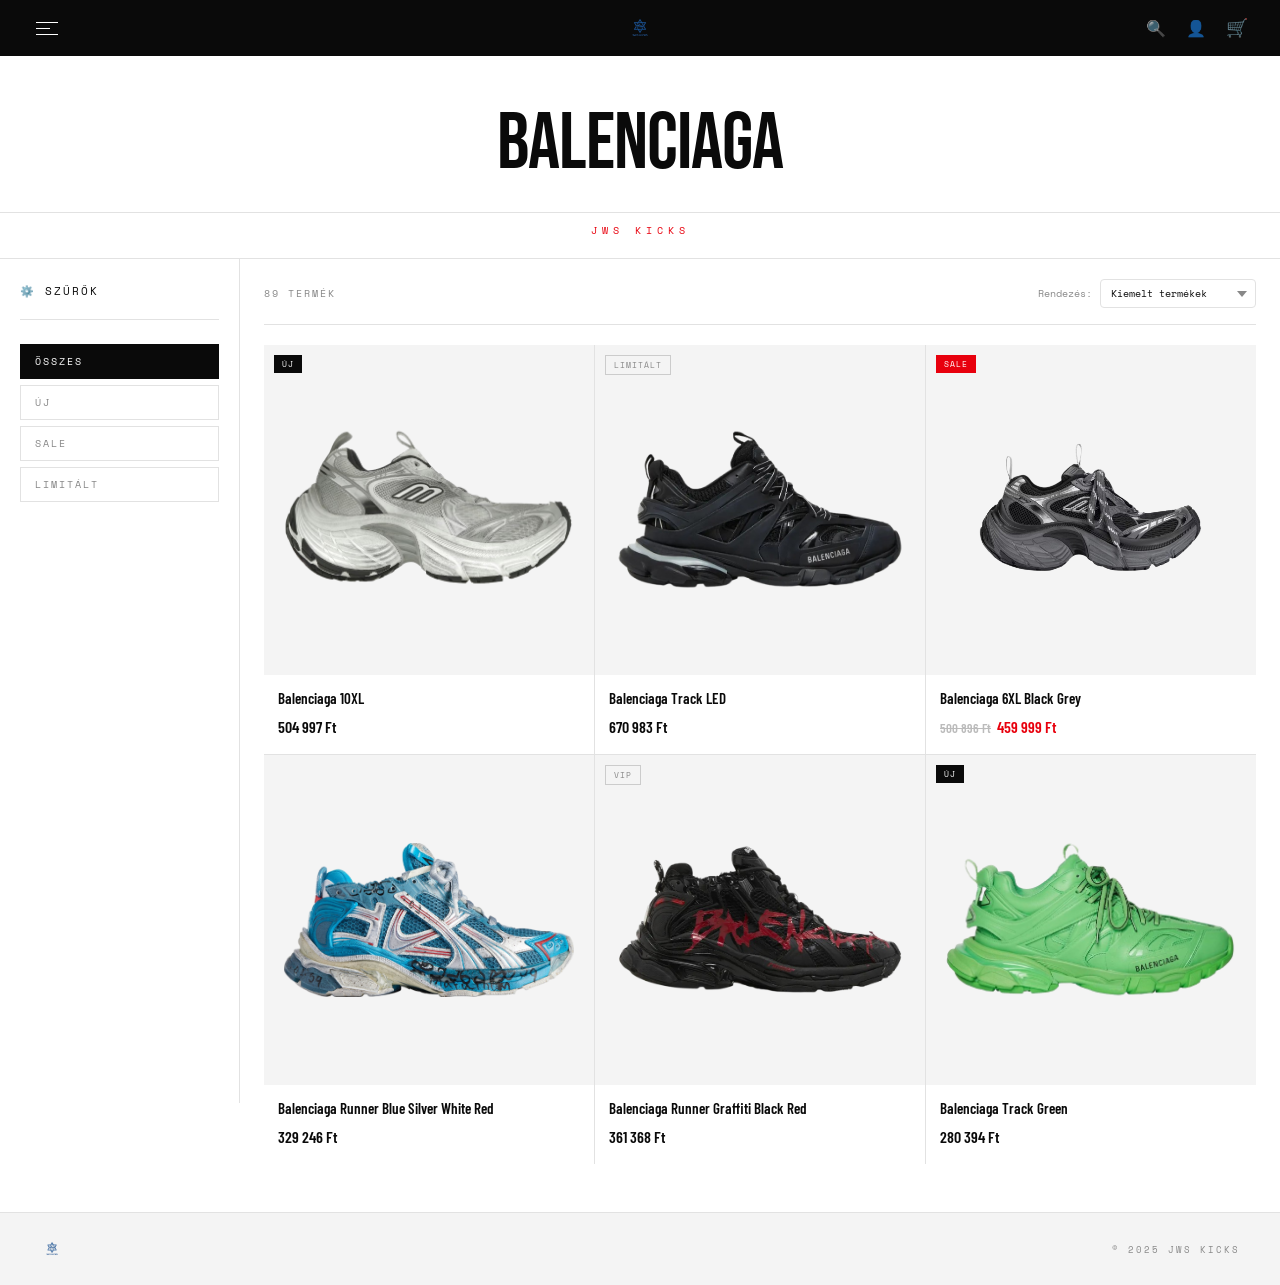
==== balenciaga.html @ f3c4205b "feltoltes" ====
<!DOCTYPE html>
<html lang="hu">
<head>
  <meta charset="UTF-8">
  <meta name="viewport" content="width=device-width, initial-scale=1.0">
  <title>Balenciaga — JWS KICKS</title>
  <link href="https://fonts.googleapis.com/css2?family=Bebas+Neue&family=Barlow+Condensed:wght@300;400;600;700&family=Space+Mono&display=swap" rel="stylesheet">
  <link rel="stylesheet" href="shared.css">
  <link rel="stylesheet" href="brand-page.css">
</head>
<body>
<!-- =====================
   BOTI ALOLDAL
   ===================== -->

<!-- Teljes képernyős navigációs menü -->
<div class="menu-overlay" id="menuOverlay">
  <ul>
    <li><a href="index.html">Főoldal <span class="num">01</span></a></li>
    <li><a href="balenciaga.html" class="active">Balenciaga <span class="num">02</span></a></li>
    <li><a href="nike.html">Nike <span class="num">03</span></a></li>
    <li><a href="dior.html">Dior <span class="num">04</span></a></li>
    <li><a href="lv.html">Louis Vuitton <span class="num">05</span></a></li>
  </ul>
  <div class="menu-socials"><a href="#">Instagram</a><a href="#">TikTok</a><a href="#">Kapcsolat</a></div>
</div>

<!-- Felső navigációs sáv — fix, mindig látható -->
<nav class="navbar">
  <div class="nav-left">
    <button class="hamburger" id="hamburger"><span></span><span></span><span></span></button>
  </div>
  <a href="index.html" class="nav-logo"><img src="img/logo.png" alt="JWS Kicks"></a>
  <div class="nav-right">
    <span class="nav-icon">🔍</span>
    <span class="nav-icon">👤</span>
    <button class="nav-cart-btn">🛒</button>
  </div>
</nav>

<!-- Márka neve az oldal tetején -->
<div class="page-title">BALENCIAGA</div>
<!-- Bolt neve a márka cím alatt -->
<div class="brand-sub">JWS KICKS</div>

<!-- Fő elrendezés: bal oldalt szűrők, jobb oldalt termékek -->
<div class="shop-layout">
  <!-- Bal oldali szűrő panel -->
  <aside class="sidebar">
        <div class="filter-top">⚙️ Szűrők</div>
    <!-- Badge szerinti szűrő gombok -->
    <div class="badge-filter-wrap">
      <button class="badge-filter-btn active" data-filter="all">Összes</button>
      <button class="badge-filter-btn" data-filter="badge-new">Új</button>
      <button class="badge-filter-btn" data-filter="badge-sale">Sale</button>
      <button class="badge-filter-btn" data-filter="badge-lim">Limitált</button>
    </div>
  </aside>

  <!-- Termékek területe -->
  <main class="products-area">
    <!-- Termékszám és rendezés sor -->
    <div class="products-top">
      <span class="products-count">89 termék</span>
      <div class="sort-wrap">
        Rendezés:
        <select class="sort-select">
          <option>Kiemelt termékek</option>
          <option>Ár: Alacsony → Magas</option>
          <option>Ár: Magas → Alacsony</option>
          <option>Legújabb</option>
        </select>
      </div>
    </div>

    <!-- Termék rács — 3 oszlopos -->
    <div class="product-grid">

      <div class="product-card">
        <div class="product-img">
          <img src="img/balenciaga 10xl.png" alt="">
          <span class="product-badge badge-new">Új</span>
        </div>
        <div class="product-info">
          <div class="product-name">Balenciaga 10XL</div>
          <div class="product-price">504 997 Ft</div>
        </div>
      </div>

      <div class="product-card">
        <div class="product-img">
          <img src="img/balencitrack.png" alt="">
          <span class="product-badge badge-lim">Limitált</span>
        </div>
        <div class="product-info">
          <div class="product-name">Balenciaga Track LED</div>
          <div class="product-price">670 983 Ft</div>
        </div>
      </div>

      <div class="product-card">
        <div class="product-img">
          <img src="img/balenciaga6xl.png" alt="">
          <span class="product-badge badge-sale">SALE</span>
        </div>
        <div class="product-info">
          <div class="product-name">Balenciaga 6XL Black Grey</div>
          <div class="product-price"><span class="price-old">500 896 Ft</span><span class="price-sale">459 999 Ft</span></div>
        </div>
      </div>

      <div class="product-card">
        <div class="product-img">
          <img src="img/balenciagarunner.png" alt="">
        </div>
        <div class="product-info">
          <div class="product-name">Balenciaga Runner Blue Silver White Red</div>
          <div class="product-price">329 246 Ft</div>
        </div>
      </div>

      <div class="product-card">
        <div class="product-img">
          <img src="img/balenciagarunnergraffitiblack.png" alt="">
          <span class="product-badge badge-lim">VIP</span>
        </div>
        <div class="product-info">
          <div class="product-name">Balenciaga Runner Graffiti Black Red</div>
          <div class="product-price">361 368 Ft</div>
        </div>
      </div>

      <div class="product-card">
        <div class="product-img">
          <img src="img/balenciagatrackgreen.png" alt="">
          <span class="product-badge badge-new">Új</span>
        </div>
        <div class="product-info">
          <div class="product-name">Balenciaga Track Green</div>
          <div class="product-price">280 394 Ft</div>
        </div>
      </div>

    </div>
  </main>
</div>

<!-- Egyszerű lábléc -->
<div class="simple-footer">
  <a href="index.html" class="footer-mini-logo"><img src="img/logo.png" alt="JWS Kicks"></a>
  <span>© 2025 JWS KICKS</span>
</div>

<!-- JavaScript a külön fájlból töltődik be -->
<script src="main.js"></script>
</body>
</html>
---- shared.css ----
/* ===== SHARED.CSS — JWS KICKS =====
   Ez a fájl minden oldalon betöltődik.
   Tartalmazza a navigációt és a menüt.
   ===================================== */
/* Alapértelmezett margók és padding törlése minden elemről */
*, *::before, *::after { margin: 0; padding: 0; box-sizing: border-box; }

/* Globális színváltozók — itt változtasd a színeket */
:root {
  --black:  #0a0a0a;
  --white:  #ffffff;
  --gray:   #f4f4f4;
  --red:    #e8000d;
  --border: #e2e2e2;
  --mid:    #888;
}

/* Alap betűtípus és háttérszín az egész oldalra */
body {
  font-family: 'Barlow Condensed', sans-serif;
  color: var(--black);
  background: var(--white);
  overflow-x: hidden;
}

/* Linkek alapstílusa — nincs aláhúzás, örökli a színt */
a { text-decoration: none; color: inherit; }

/* ===== NAVIGÁCIÓ =====
   Fix fekete sáv az oldal tetején
   ========================= */
/* */
.navbar {
  position: fixed;
  top: 0; left: 0; right: 0;
  z-index: 1000;
  height: 56px;
  background: var(--black);
  display: flex;
  align-items: center;
  justify-content: space-between;
  padding: 0 32px;
}

.nav-logo {
  font-family: 'Bebas Neue', sans-serif;
  font-size: 20px;
  letter-spacing: 6px;
  color: var(--white);
  position: absolute;
  left: 50%;
  transform: translateX(-50%);
}

.nav-logo em { color: var(--red); font-style: normal; }

.nav-left  { display: flex; align-items: center; gap: 8px; }
.nav-right { display: flex; align-items: center; gap: 20px; }

/* Hamburger gomb — három vízszintes vonal */
.hamburger {
  background: none;
  border: none;
  cursor: pointer;
  display: flex;
  flex-direction: column;
  gap: 5px;
  padding: 4px;
}

.hamburger span {
  display: block;
  height: 1px;
  background: var(--white);
  transition: all 0.3s;
}

.hamburger span:nth-child(1) { width: 22px; }
.hamburger span:nth-child(2) { width: 14px; }
.hamburger span:nth-child(3) { width: 22px; }

/* Hamburger animáció nyitott állapotban — X alakra változik */
.hamburger.open span:nth-child(1) { transform: translateY(6px) rotate(45deg); width: 22px; }
.hamburger.open span:nth-child(2) { opacity: 0; }
.hamburger.open span:nth-child(3) { transform: translateY(-6px) rotate(-45deg); width: 22px; }

/* Jobb oldali ikonok: kereső, profil, kosár */
.nav-icon {
  color: var(--white);
  font-size: 16px;
  cursor: pointer;
  opacity: 0.7;
  transition: opacity 0.2s;
}

.nav-icon:hover { opacity: 1; }

.nav-cart-btn {
  background: none;
  border: none;
  color: var(--white);
  font-size: 18px;
  cursor: pointer;
  opacity: 0.7;
  transition: opacity 0.2s;
}

.nav-cart-btn:hover { opacity: 1; }

/* ===== MENÜ =====
   Teljes képernyős overlay menü
   Hamburger gombra nyílik ki
   ================== */
/* */
/* Menü overlay — alapból elrejtve, hamburger gombra jelenik meg */
.menu-overlay {
  position: fixed;
  inset: 0;
  z-index: 999;
  background: var(--black);
  display: flex;
  flex-direction: column;
  justify-content: center;
  padding: 80px 60px;
  clip-path: inset(0 0 100% 0);
  transition: clip-path 0.5s cubic-bezier(.77,0,.18,1);
  pointer-events: none;
}

/* Menü nyitott állapota */
.menu-overlay.open {
  clip-path: inset(0 0 0% 0);
  pointer-events: all;
}

.menu-overlay ul { list-style: none; }

.menu-overlay ul li { border-bottom: 1px solid #1a1a1a; }

.menu-overlay ul li a {
  font-family: 'Bebas Neue', sans-serif;
  font-size: clamp(44px, 7vw, 90px);
  color: var(--white);
  display: flex;
  justify-content: space-between;
  align-items: center;
  padding: 6px 0;
  letter-spacing: -1px;
  transition: color 0.2s, padding-left 0.3s;
}

.menu-overlay ul li a:hover,
.menu-overlay ul li a.active { color: var(--red); }
.menu-overlay ul li a:hover  { padding-left: 12px; }

.menu-overlay ul li a .num {
  font-family: 'Space Mono', monospace;
  font-size: 10px;
  color: #444;
  letter-spacing: 3px;
}

/* Social media linkek a menü alján */
.menu-socials { display: flex; gap: 24px; margin-top: 36px; }

.menu-socials a {
  font-family: 'Space Mono', monospace;
  font-size: 10px;
  letter-spacing: 2px;
  color: #444;
  text-transform: uppercase;
  transition: color 0.2s;
}

.menu-socials a:hover { color: var(--white); }

/* ===== LOGÓ =====
   A logó kép mérete a navigációban
   ================== */
/* */
.nav-logo img { height: 32px; width: auto; display: block; }
---- brand-page.css ----
/* ===== ALOLDAL STÍLUSOK — JWS KICKS =====
   Ez a fájl csak az aloldalakon töltődik be:
   balenciaga.html, nike.html, dior.html, lv.html
   ============================================= */

body { padding-top: 56px; background: var(--white); }

/* Márka neve az oldal tetején, nagy betűkkel */
.page-title {
  text-align: center;
  padding: 40px 20px 20px;
  font-family: 'Bebas Neue', sans-serif;
  font-size: clamp(40px, 8vw, 80px);
  letter-spacing: -1px;
  color: var(--black);
  border-bottom: 1px solid var(--border);
}

/* Fő elrendezés: 240px szűrő panel + maradék termékeknek */
.shop-layout {
  display: grid;
  grid-template-columns: 240px 1fr;
  min-height: 80vh;
}

/* Bal oldali szűrő panel — asztali nézetben ragasztott */
.sidebar {
  border-right: 1px solid var(--border);
  padding: 24px 20px;
  position: sticky;
  top: 56px;
  height: calc(100vh - 56px);
  overflow-y: auto;
}

/* "Szűrők" felirat a panel tetején */
.filter-top {
  display: flex;
  align-items: center;
  gap: 8px;
  padding-bottom: 20px;
  border-bottom: 1px solid var(--border);
  margin-bottom: 8px;
  font-family: 'Space Mono', monospace;
  font-size: 11px;
  letter-spacing: 2px;
  text-transform: uppercase;
  color: var(--black);
}

/* Egy szűrő sor — ár, kategória stb. */
.filter-row { border-bottom: 1px solid var(--border); }

/* Szűrő sor fejléce — kattintásra nyílik/csukódik */
.filter-row-head {
  display: flex;
  justify-content: space-between;
  align-items: center;
  padding: 16px 0;
  cursor: pointer;
  font-family: 'Barlow Condensed', sans-serif;
  font-size: 16px;
  font-weight: 600;
  color: var(--black);
  user-select: none;
}

.filter-row-head .chevron { font-size: 11px; color: var(--mid); transition: transform 0.25s; }
.filter-row-head.open .chevron { transform: rotate(180deg); }

/* Szűrő sor tartalma — alapból elrejtve */
.filter-row-body { display: none; padding-bottom: 16px; }
.filter-row-body.show { display: block; }

/* Egy checkbox sor a szűrőn belül */
.filter-check { display: flex; align-items: center; gap: 10px; padding: 5px 0; cursor: pointer; }

.filter-check input {
  width: 15px; height: 15px;
  border: 1.5px solid #ccc;
  appearance: none; cursor: pointer; flex-shrink: 0; transition: all 0.15s;
}

.filter-check input:checked { background: var(--black); border-color: var(--black); }
.filter-check label { font-size: 14px; color: #555; cursor: pointer; }

/* Termékek területe — jobb oldal */
.products-area { padding: 20px 24px 48px; }

/* Termékszám és rendezés legördülő menü */
.products-top {
  display: flex;
  justify-content: space-between;
  align-items: center;
  padding-bottom: 16px;
  border-bottom: 1px solid var(--border);
  margin-bottom: 20px;
}

.products-count {
  font-family: 'Space Mono', monospace;
  font-size: 10px;
  letter-spacing: 2px;
  color: var(--mid);
  text-transform: uppercase;
}

.sort-wrap { display: flex; align-items: center; gap: 8px; font-family: 'Space Mono', monospace; font-size: 10px; color: var(--mid); }

.sort-select {
  font-family: 'Space Mono', monospace;
  font-size: 10px;
  border: 1px solid var(--border);
  border-radius: 4px;
  padding: 6px 24px 6px 10px;
  background: var(--white);
  color: var(--black);
  cursor: pointer;
  appearance: none;
  background-image: url("data:image/svg+xml,%3Csvg xmlns='http://www.w3.org/2000/svg' width='10' height='6'%3E%3Cpath d='M0 0l5 6 5-6z' fill='%23888'/%3E%3C/svg%3E");
  background-repeat: no-repeat;
  background-position: right 8px center;
}

/* Termék rács — 3 oszlopos, 1px rés köztük */
.product-grid { display: grid; grid-template-columns: repeat(3, 1fr); gap: 1px; background: var(--border); }

/* Egy termék kártya */
.product-card { background: var(--white); cursor: pointer; transition: box-shadow 0.2s; overflow: hidden; }
.product-card:hover { box-shadow: 0 0 0 1.5px var(--black) inset; }

/* Termék képe — négyzet arány, szürke háttér */
.product-img {
  width: 100%;
  aspect-ratio: 1;
  background: var(--gray);
  display: flex;
  flex-direction: column;
  align-items: center;
  justify-content: center;
  gap: 8px;
  position: relative;
  overflow: hidden;
}

.product-img img { width: 100%; height: 100%; object-fit: contain; padding: 20px; transition: transform 0.3s; }
.product-card:hover .product-img img { transform: scale(1.04); }

/* Placeholder ha még nincs kép feltöltve */
.img-placeholder { display: flex; flex-direction: column; align-items: center; justify-content: center; gap: 8px; width: 100%; height: 100%; }

.img-placeholder-icon {
  width: 48px; height: 48px;
  border: 1.5px dashed #ccc;
  border-radius: 50%;
  display: flex; align-items: center; justify-content: center;
  color: #bbb; font-size: 18px;
}

.img-placeholder-text {
  font-family: 'Space Mono', monospace;
  font-size: 9px;
  letter-spacing: 2px;
  color: #bbb;
  text-transform: uppercase;
}

/* Termék jelvény — Új / Sale / Limitált */
.product-badge { position: absolute; top: 10px; left: 10px; font-family: 'Space Mono', monospace; font-size: 8px; letter-spacing: 1px; padding: 3px 8px; text-transform: uppercase; }
.badge-new  { background: var(--black); color: var(--white); }
.badge-sale { background: var(--red);   color: var(--white); }
.badge-lim  { border: 1px solid #ccc;   color: var(--mid); }

/* Termék neve és ára a kép alatt */
.product-info { padding: 14px 14px 18px; }

.product-name { font-family: 'Barlow Condensed', sans-serif; font-size: 15px; font-weight: 600; color: var(--black); margin-bottom: 10px; line-height: 1.2; }

.product-price { font-family: 'Barlow Condensed', sans-serif; font-size: 16px; font-weight: 600; color: var(--black); }
.price-old  { font-size: 13px; color: #bbb; text-decoration: line-through; margin-right: 6px; }
.price-sale { color: var(--red); }

/* Egyszerű lábléc az aloldalakon */
.simple-footer {
  background: var(--gray);
  border-top: 1px solid var(--border);
  padding: 24px 40px;
  display: flex;
  justify-content: space-between;
  align-items: center;
  font-family: 'Space Mono', monospace;
  font-size: 9px;
  letter-spacing: 2px;
  color: var(--mid);
  text-transform: uppercase;
}

.footer-mini-logo { font-family: 'Bebas Neue', sans-serif; font-size: 18px; letter-spacing: 4px; color: var(--black); }
.footer-mini-logo em { color: var(--red); font-style: normal; }

/* ===== LOGÓ (lábléc) =====
   A logó kép mérete a láblécben
   =========================== */
/* */
.footer-mini-logo img { height: 24px; width: auto; display: block; }

/* ===== BOLT NEVE A MÁRKA CÍM ALATT ===== */
/* Kis felirat ami mutatja hogy ez a JWS KICKS oldala */
.brand-sub {
  text-align: center;
  font-family: 'Space Mono', monospace;
  font-size: 10px;
  letter-spacing: 5px;
  color: var(--red);
  text-transform: uppercase;
  padding: 10px 0 20px;
  border-bottom: 1px solid var(--border);
}

/* ===== BADGE SZŰRŐ GOMBOK ===== */
/* A szűrő panelben lévő badge gombok — Összes / Új / Sale / Limitált */
.badge-filter-wrap {
  display: flex;
  flex-direction: column;
  gap: 6px;
  padding: 16px 0;
}

/* Egy szűrő gomb alapstílusa */
.badge-filter-btn {
  font-family: 'Space Mono', monospace;
  font-size: 10px;
  letter-spacing: 2px;
  text-transform: uppercase;
  padding: 9px 14px;
  border: 1px solid var(--border);
  background: var(--white);
  color: var(--mid);
  cursor: pointer;
  text-align: left;
  transition: all 0.2s;
}

/* Aktív / kijelölt gomb */
.badge-filter-btn.active {
  background: var(--black);
  color: var(--white);
  border-color: var(--black);
}

.badge-filter-btn:hover:not(.active) {
  border-color: var(--black);
  color: var(--black);
}
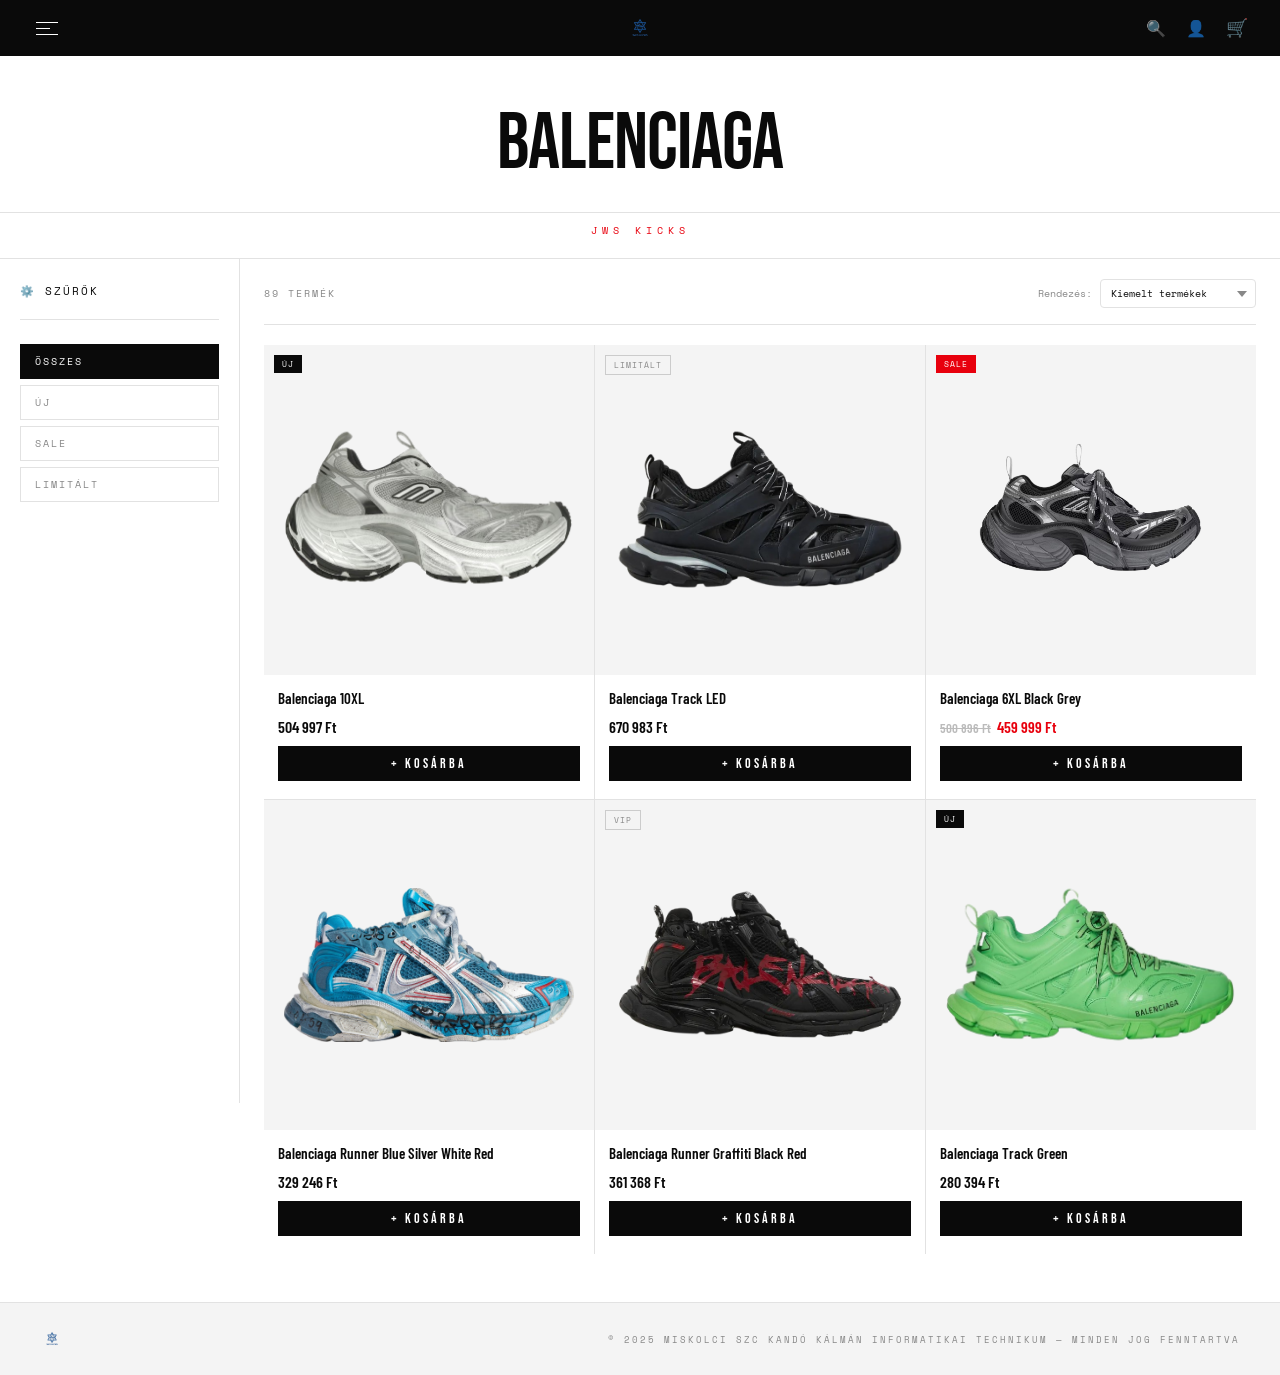
==== commit dcd70277: "kosar stb" ====
--- a/balenciaga.html
+++ b/balenciaga.html
@@ -148,7 +148,7 @@
 <!-- Egyszerű lábléc -->
 <div class="simple-footer">
   <a href="index.html" class="footer-mini-logo"><img src="img/logo.png" alt="JWS Kicks"></a>
-  <span>© 2025 JWS KICKS</span>
+  <span>© 2025 Miskolci SZC Kandó Kálmán Informatikai Technikum — Minden jog fenntartva</span>
 </div>
 
 <!-- JavaScript a külön fájlból töltődik be -->
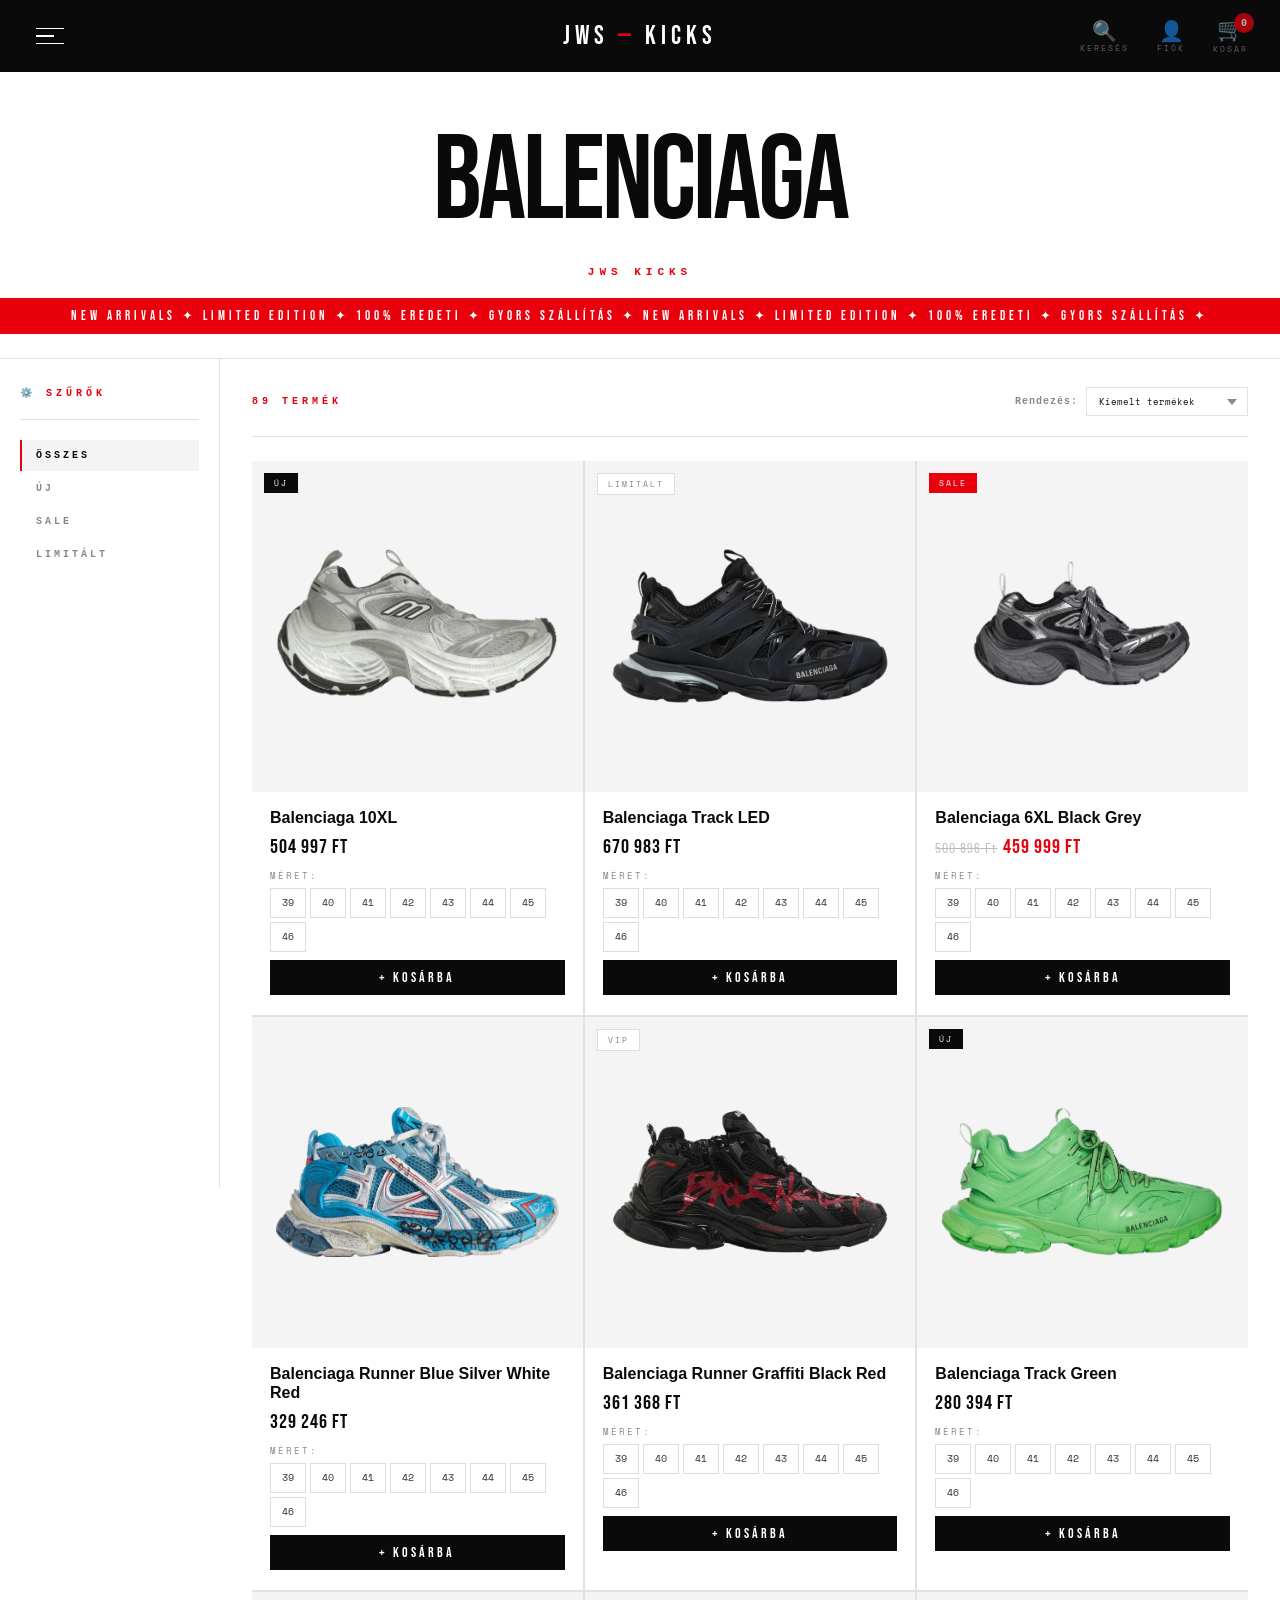
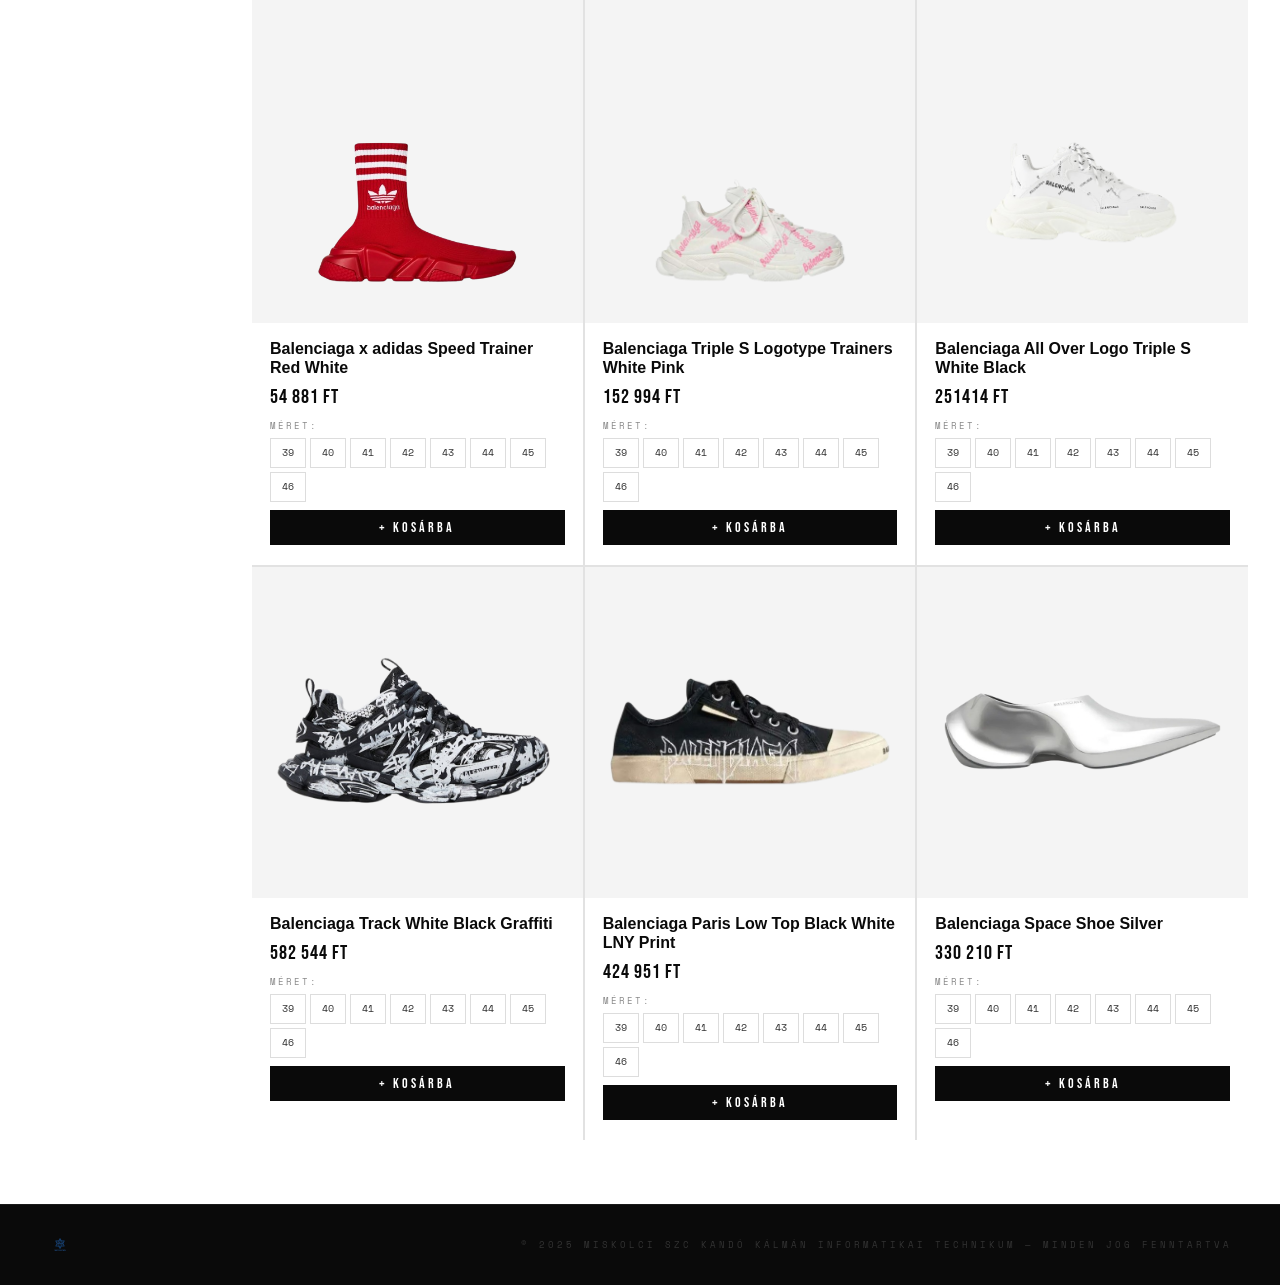
==== commit 5a60316d: "design,cipok,kereses,profil" ====
--- a/balenciaga.html
+++ b/balenciaga.html
@@ -30,18 +30,18 @@
   <div class="nav-left">
     <button class="hamburger" id="hamburger"><span></span><span></span><span></span></button>
   </div>
-  <a href="index.html" class="nav-logo"><img src="img/logo.png" alt="JWS Kicks"></a>
+  <a href="index.html" class="nav-logo">JWS <em>—</em> KICKS</a>
   <div class="nav-right">
-    <span class="nav-icon">🔍</span>
-    <span class="nav-icon">👤</span>
+    <button class="nav-icon" data-type="search" onclick="jwsOpenSearch()" aria-label="Keresés"><span style="font-size:20px;line-height:1;">🔍</span><span class="nav-icon-label">Keresés</span></button>
+    <button class="nav-icon" data-type="account" onclick="jwsOpenAccount()" aria-label="Fiók" style="position:relative;"><span style="font-size:20px;line-height:1;">👤</span><span class="nav-icon-label">Fiók</span><span class="jws-acc-dot"></span></button>
     <button class="nav-cart-btn">🛒</button>
   </div>
 </nav>
 
-<!-- Márka neve az oldal tetején -->
-<div class="page-title">BALENCIAGA</div>
-<!-- Bolt neve a márka cím alatt -->
-<div class="brand-sub">JWS KICKS</div>
+<div class="page-header-wrap">
+  <div class="page-title">BALENCIAGA</div>
+  <div class="brand-sub">JWS KICKS</div>
+</div>
 
 <!-- Fő elrendezés: bal oldalt szűrők, jobb oldalt termékek -->
 <div class="shop-layout">
@@ -141,6 +141,66 @@
         </div>
       </div>
 
+      <div class="product-card">
+        <div class="product-img">
+          <img src="img/Balenciagaspeedtrainer.png" alt="">
+        </div>
+        <div class="product-info">
+          <div class="product-name">Balenciaga x adidas Speed Trainer Red White </div>
+          <div class="product-price">54 881 Ft</div>
+        </div>
+      </div>
+
+      <div class="product-card">
+        <div class="product-img">
+          <img src="img/Balenciagatriples.png" alt="">
+        </div>
+        <div class="product-info">
+          <div class="product-name">Balenciaga Triple S Logotype Trainers White Pink </div>
+          <div class="product-price">152 994 Ft</div>
+        </div>
+      </div>
+
+      <div class="product-card">
+        <div class="product-img">
+          <img src="img/BalenciagaAlloverlogo.png" alt="">
+        </div>
+        <div class="product-info">
+          <div class="product-name">Balenciaga All Over Logo Triple S White Black</div>
+          <div class="product-price">251414 Ft</div>
+        </div>
+      </div>
+
+      <div class="product-card">
+        <div class="product-img">
+          <img src="img/Balenciagagraffitewhiteblack.png" alt="">
+        </div>
+        <div class="product-info">
+          <div class="product-name">Balenciaga Track White Black Graffiti</div>
+          <div class="product-price">582 544 Ft</div>
+        </div>
+      </div>
+
+      <div class="product-card">
+        <div class="product-img">
+          <img src="img/Balenciagaparislowtop.png" alt="">
+        </div>
+        <div class="product-info">
+          <div class="product-name">Balenciaga Paris Low Top Black White LNY Print</div>
+          <div class="product-price">424 951 Ft</div>
+        </div>
+      </div>
+
+      <div class="product-card">
+        <div class="product-img">
+          <img src="img/Balenciagaspaceshoes.png" alt="">
+        </div>
+        <div class="product-info">
+          <div class="product-name">Balenciaga Space Shoe Silver</div>
+          <div class="product-price">330 210 Ft</div>
+        </div>
+      </div>
+
     </div>
   </main>
 </div>
@@ -152,6 +212,8 @@
 </div>
 
 <!-- JavaScript a külön fájlból töltődik be -->
+<script src="search.js"></script>
+<script src="account.js"></script>
 <script src="main.js"></script>
 </body>
 </html>
--- a/shared.css
+++ b/shared.css
@@ -1,11 +1,7 @@
-/* ===== SHARED.CSS — JWS KICKS =====
-   Ez a fájl minden oldalon betöltődik.
-   Tartalmazza a navigációt és a menüt.
-   ===================================== */
-/* Alapértelmezett margók és padding törlése minden elemről */
+/* === SHARED.CSS — JWS KICKS — minden oldalon betöltődik === */
+
 *, *::before, *::after { margin: 0; padding: 0; box-sizing: border-box; }
 
-/* Globális színváltozók — itt változtasd a színeket */
 :root {
   --black:  #0a0a0a;
   --white:  #ffffff;
@@ -15,7 +11,6 @@
   --mid:    #888;
 }
 
-/* Alap betűtípus és háttérszín az egész oldalra */
 body {
   font-family: 'Barlow Condensed', sans-serif;
   color: var(--black);
@@ -23,18 +18,15 @@
   overflow-x: hidden;
 }
 
-/* Linkek alapstílusa — nincs aláhúzás, örökli a színt */
 a { text-decoration: none; color: inherit; }
 
-/* ===== NAVIGÁCIÓ =====
-   Fix fekete sáv az oldal tetején
-   ========================= */
-/* */
+
+/* NAVIGÁCIÓ — fix fekete sáv az oldal tetején */
 .navbar {
   position: fixed;
   top: 0; left: 0; right: 0;
   z-index: 1000;
-  height: 56px;
+  height: 72px;
   background: var(--black);
   display: flex;
   align-items: center;
@@ -44,8 +36,9 @@
 
 .nav-logo {
   font-family: 'Bebas Neue', sans-serif;
-  font-size: 20px;
-  letter-spacing: 6px;
+  font-size: 26px;
+  letter-spacing: 5px;
+  white-space: nowrap;
   color: var(--white);
   position: absolute;
   left: 50%;
@@ -55,64 +48,84 @@
 .nav-logo em { color: var(--red); font-style: normal; }
 
 .nav-left  { display: flex; align-items: center; gap: 8px; }
-.nav-right { display: flex; align-items: center; gap: 20px; }
+.nav-right { display: flex; align-items: center; gap: 28px; }
 
-/* Hamburger gomb — három vízszintes vonal */
+
+
+
+/* HAMBURGER GOMB — három vonal, X-re változik nyitáskor */
 .hamburger {
   background: none;
   border: none;
   cursor: pointer;
   display: flex;
   flex-direction: column;
-  gap: 5px;
+  gap: 6px;
   padding: 4px;
 }
 
 .hamburger span {
   display: block;
-  height: 1px;
+  height: 1.5px;
   background: var(--white);
   transition: all 0.3s;
 }
 
-.hamburger span:nth-child(1) { width: 22px; }
-.hamburger span:nth-child(2) { width: 14px; }
-.hamburger span:nth-child(3) { width: 22px; }
+.hamburger span:nth-child(1) { width: 28px; }
+.hamburger span:nth-child(2) { width: 18px; }
+.hamburger span:nth-child(3) { width: 28px; }
 
-/* Hamburger animáció nyitott állapotban — X alakra változik */
-.hamburger.open span:nth-child(1) { transform: translateY(6px) rotate(45deg); width: 22px; }
+.hamburger.open span:nth-child(1) { transform: translateY(7.5px) rotate(45deg); width: 28px; }
 .hamburger.open span:nth-child(2) { opacity: 0; }
-.hamburger.open span:nth-child(3) { transform: translateY(-6px) rotate(-45deg); width: 22px; }
+.hamburger.open span:nth-child(3) { transform: translateY(-7.5px) rotate(-45deg); width: 28px; }
 
-/* Jobb oldali ikonok: kereső, profil, kosár */
+/* NAV IKONOK — feliratos változat */
 .nav-icon {
-  color: var(--white);
-  font-size: 16px;
+  display: flex;
+  flex-direction: column;
+  align-items: center;
+  gap: 3px;
   cursor: pointer;
   opacity: 0.7;
   transition: opacity 0.2s;
+  color: var(--white);
+  font-size: 20px;
+  background: none;
+  border: none;
+  padding: 0;
 }
 
 .nav-icon:hover { opacity: 1; }
 
+.nav-icon-label {
+  font-family: 'Space Mono', monospace;
+  font-size: 8px;
+  letter-spacing: 2px;
+  text-transform: uppercase;
+  color: rgba(255,255,255,0.5);
+  line-height: 1;
+}
+
 .nav-cart-btn {
   background: none;
   border: none;
-  color: var(--white);
-  font-size: 18px;
   cursor: pointer;
   opacity: 0.7;
   transition: opacity 0.2s;
+  display: flex;
+  flex-direction: column;
+  align-items: center;
+  gap: 3px;
+  color: var(--white);
+  font-size: 20px;
+  padding: 0;
+  position: relative;
 }
 
 .nav-cart-btn:hover { opacity: 1; }
 
-/* ===== MENÜ =====
-   Teljes képernyős overlay menü
-   Hamburger gombra nyílik ki
-   ================== */
-/* */
-/* Menü overlay — alapból elrejtve, hamburger gombra jelenik meg */
+
+/* TELJES KÉPERNYŐS MENÜ — hamburger gombra nyílik */
 .menu-overlay {
   position: fixed;
   inset: 0;
@@ -127,7 +140,6 @@
   pointer-events: none;
 }
 
-/* Menü nyitott állapota */
 .menu-overlay.open {
   clip-path: inset(0 0 0% 0);
   pointer-events: all;
@@ -160,7 +172,6 @@
   letter-spacing: 3px;
 }
 
-/* Social media linkek a menü alján */
 .menu-socials { display: flex; gap: 24px; margin-top: 36px; }
 
 .menu-socials a {
@@ -173,9 +184,3 @@
 }
 
 .menu-socials a:hover { color: var(--white); }
-
-/* ===== LOGÓ =====
-   A logó kép mérete a navigációban
-   ================== */
-/* */
-.nav-logo img { height: 32px; width: auto; display: block; }
--- a/brand-page.css
+++ b/brand-page.css
@@ -1,57 +1,72 @@
-/* ===== ALOLDAL STÍLUSOK — JWS KICKS =====
-   Ez a fájl csak az aloldalakon töltődik be:
-   balenciaga.html, nike.html, dior.html, lv.html
-   ============================================= */
-
-body { padding-top: 56px; background: var(--white); }
-
-/* Márka neve az oldal tetején, nagy betűkkel */
+/* === BRAND-PAGE.CSS — JWS KICKS — csak az aloldalakon töltődik be === */
+
+body { padding-top: 72px; background: var(--white); }
+
+
+/* OLDALFEJLÉC — márkanév és bolt neve */
 .page-title {
   text-align: center;
-  padding: 40px 20px 20px;
+  padding: 56px 20px 16px;
   font-family: 'Bebas Neue', sans-serif;
-  font-size: clamp(40px, 8vw, 80px);
-  letter-spacing: -1px;
-  color: var(--black);
-  border-bottom: 1px solid var(--border);
-}
-
-/* Fő elrendezés: 240px szűrő panel + maradék termékeknek */
+  font-size: clamp(56px, 10vw, 120px);
+  letter-spacing: -3px;
+  line-height: 0.9;
+  color: var(--black);
+}
+
+.brand-sub {
+  text-align: center;
+  font-family: 'Space Mono', monospace;
+  font-size: 11px;
+  font-weight: 700;
+  letter-spacing: 5px;
+  color: var(--red);
+  text-transform: uppercase;
+  padding: 14px 0 0;
+}
+
+.brand-sub + .shop-layout,
+.brand-header-divider {
+  border-top: 1px solid var(--border);
+  margin-top: 24px;
+}
+
+
+/* SHOP ELRENDEZÉS — bal: szűrő panel, jobb: termékek */
 .shop-layout {
   display: grid;
-  grid-template-columns: 240px 1fr;
+  grid-template-columns: 220px 1fr;
   min-height: 80vh;
-}
-
-/* Bal oldali szűrő panel — asztali nézetben ragasztott */
+  border-top: 1px solid var(--border);
+  margin-top: 24px;
+}
+
+
+/* SZŰRŐ PANEL — bal oldal, ragasztott pozíció */
 .sidebar {
   border-right: 1px solid var(--border);
-  padding: 24px 20px;
+  padding: 28px 20px;
   position: sticky;
-  top: 56px;
-  height: calc(100vh - 56px);
+  top: 72px;
+  height: calc(100vh - 72px);
   overflow-y: auto;
-}
-
-/* "Szűrők" felirat a panel tetején */
+  background: var(--white);
+}
+
 .filter-top {
-  display: flex;
-  align-items: center;
-  gap: 8px;
+  font-family: 'Space Mono', monospace;
+  font-size: 10px;
+  letter-spacing: 4px;
+  text-transform: uppercase;
+  font-weight: 700;
+  color: var(--red);
   padding-bottom: 20px;
   border-bottom: 1px solid var(--border);
-  margin-bottom: 8px;
-  font-family: 'Space Mono', monospace;
-  font-size: 11px;
-  letter-spacing: 2px;
-  text-transform: uppercase;
-  color: var(--black);
-}
-
-/* Egy szűrő sor — ár, kategória stb. */
+  margin-bottom: 4px;
+}
+
 .filter-row { border-bottom: 1px solid var(--border); }
 
-/* Szűrő sor fejléce — kattintásra nyílik/csukódik */
 .filter-row-head {
   display: flex;
   justify-content: space-between;
@@ -68,11 +83,9 @@
 .filter-row-head .chevron { font-size: 11px; color: var(--mid); transition: transform 0.25s; }
 .filter-row-head.open .chevron { transform: rotate(180deg); }
 
-/* Szűrő sor tartalma — alapból elrejtve */
 .filter-row-body { display: none; padding-bottom: 16px; }
 .filter-row-body.show { display: block; }
 
-/* Egy checkbox sor a szűrőn belül */
 .filter-check { display: flex; align-items: center; gap: 10px; padding: 5px 0; cursor: pointer; }
 
 .filter-check input {
@@ -82,71 +95,149 @@
 }
 
 .filter-check input:checked { background: var(--black); border-color: var(--black); }
-.filter-check label { font-size: 14px; color: #555; cursor: pointer; }
-
-/* Termékek területe — jobb oldal */
-.products-area { padding: 20px 24px 48px; }
-
-/* Termékszám és rendezés legördülő menü */
+.filter-check label { font-size: 14px; font-weight: 600; color: #333; cursor: pointer; }
+
+
+/* BADGE SZŰRŐ GOMBOK — Összes / Új / Sale / Limitált */
+.badge-filter-wrap {
+  display: flex;
+  flex-direction: column;
+  gap: 2px;
+  padding: 16px 0;
+}
+
+.badge-filter-btn {
+  font-family: 'Space Mono', monospace;
+  font-size: 10px;
+  font-weight: 600;
+  letter-spacing: 3px;
+  text-transform: uppercase;
+  padding: 10px 14px;
+  border: none;
+  border-left: 2px solid transparent;
+  background: transparent;
+  color: var(--mid);
+  cursor: pointer;
+  text-align: left;
+  transition: all 0.15s;
+}
+
+.badge-filter-btn.active {
+  border-left-color: var(--red);
+  color: var(--black);
+  background: var(--gray);
+}
+
+.badge-filter-btn:hover:not(.active) {
+  border-left-color: var(--border);
+  color: var(--black);
+}
+
+
+/* TERMÉKEK TERÜLETE — jobb oldal */
+.products-area { padding: 28px 32px 64px; }
+
 .products-top {
   display: flex;
   justify-content: space-between;
   align-items: center;
-  padding-bottom: 16px;
+  padding-bottom: 20px;
   border-bottom: 1px solid var(--border);
-  margin-bottom: 20px;
+  margin-bottom: 24px;
 }
 
 .products-count {
   font-family: 'Space Mono', monospace;
   font-size: 10px;
-  letter-spacing: 2px;
+  font-weight: 700;
+  letter-spacing: 4px;
+  color: var(--red);
+  text-transform: uppercase;
+}
+
+.sort-wrap {
+  display: flex;
+  align-items: center;
+  gap: 8px;
+  font-family: 'Space Mono', monospace;
+  font-size: 10px;
+  font-weight: 600;
   color: var(--mid);
-  text-transform: uppercase;
-}
-
-.sort-wrap { display: flex; align-items: center; gap: 8px; font-family: 'Space Mono', monospace; font-size: 10px; color: var(--mid); }
+  letter-spacing: 1px;
+}
 
 .sort-select {
   font-family: 'Space Mono', monospace;
-  font-size: 10px;
+  font-size: 9px;
   border: 1px solid var(--border);
-  border-radius: 4px;
-  padding: 6px 24px 6px 10px;
+  padding: 7px 28px 7px 12px;
   background: var(--white);
   color: var(--black);
   cursor: pointer;
   appearance: none;
   background-image: url("data:image/svg+xml,%3Csvg xmlns='http://www.w3.org/2000/svg' width='10' height='6'%3E%3Cpath d='M0 0l5 6 5-6z' fill='%23888'/%3E%3C/svg%3E");
   background-repeat: no-repeat;
-  background-position: right 8px center;
-}
-
-/* Termék rács — 3 oszlopos, 1px rés köztük */
-.product-grid { display: grid; grid-template-columns: repeat(3, 1fr); gap: 1px; background: var(--border); }
-
-/* Egy termék kártya */
-.product-card { background: var(--white); cursor: pointer; transition: box-shadow 0.2s; overflow: hidden; }
-.product-card:hover { box-shadow: 0 0 0 1.5px var(--black) inset; }
-
-/* Termék képe — négyzet arány, szürke háttér */
+  background-position: right 10px center;
+  transition: border-color 0.2s;
+}
+
+.sort-select:focus { outline: none; border-color: var(--black); }
+
+
+/* TERMÉK RÁCS — 3 oszlopos, 2px rés (főoldal stílusában) */
+.product-grid {
+  display: grid;
+  grid-template-columns: repeat(3, 1fr);
+  gap: 2px;
+  background: var(--border);
+}
+
+.product-card {
+  background: var(--white);
+  cursor: pointer;
+  transition: background 0.2s;
+  overflow: hidden;
+  position: relative;
+}
+
+.product-card:hover { background: #f9f9f9; }
+
+.product-card::before {
+  content: '';
+  position: absolute;
+  top: 0; left: 0; right: 0;
+  height: 2px;
+  background: var(--red);
+  transform: scaleX(0);
+  transition: transform 0.25s;
+  z-index: 1;
+}
+
+.product-card:hover::before { transform: scaleX(1); }
+
+
+/* TERMÉK KÉP — négyzet arány */
 .product-img {
   width: 100%;
   aspect-ratio: 1;
   background: var(--gray);
   display: flex;
-  flex-direction: column;
   align-items: center;
   justify-content: center;
-  gap: 8px;
   position: relative;
   overflow: hidden;
 }
 
-.product-img img { width: 100%; height: 100%; object-fit: contain; padding: 20px; transition: transform 0.3s; }
-.product-card:hover .product-img img { transform: scale(1.04); }
-
-/* Placeholder ha még nincs kép feltöltve */
+.product-img img {
+  width: 100%;
+  height: 100%;
+  object-fit: contain;
+  padding: 24px;
+  transition: transform 0.4s cubic-bezier(.25,.46,.45,.94);
+}
+
+.product-card:hover .product-img img { transform: scale(1.06); }
+
 .img-placeholder { display: flex; flex-direction: column; align-items: center; justify-content: center; gap: 8px; width: 100%; height: 100%; }
 
 .img-placeholder-icon {
@@ -165,90 +256,82 @@
   text-transform: uppercase;
 }
 
-/* Termék jelvény — Új / Sale / Limitált */
-.product-badge { position: absolute; top: 10px; left: 10px; font-family: 'Space Mono', monospace; font-size: 8px; letter-spacing: 1px; padding: 3px 8px; text-transform: uppercase; }
+
+/* TERMÉK BADGE — Új / Sale / Limitált */
+.product-badge {
+  position: absolute;
+  top: 12px; left: 12px;
+  font-family: 'Space Mono', monospace;
+  font-size: 8px;
+  letter-spacing: 2px;
+  padding: 4px 10px;
+  text-transform: uppercase;
+  z-index: 2;
+}
+
 .badge-new  { background: var(--black); color: var(--white); }
 .badge-sale { background: var(--red);   color: var(--white); }
-.badge-lim  { border: 1px solid #ccc;   color: var(--mid); }
-
-/* Termék neve és ára a kép alatt */
-.product-info { padding: 14px 14px 18px; }
-
-.product-name { font-family: 'Barlow Condensed', sans-serif; font-size: 15px; font-weight: 600; color: var(--black); margin-bottom: 10px; line-height: 1.2; }
-
-.product-price { font-family: 'Barlow Condensed', sans-serif; font-size: 16px; font-weight: 600; color: var(--black); }
-.price-old  { font-size: 13px; color: #bbb; text-decoration: line-through; margin-right: 6px; }
+.badge-lim  { background: var(--white); color: var(--mid); border: 1px solid #ddd; }
+
+
+/* TERMÉK KÁRTYA — név és ár */
+.product-info { padding: 16px 18px 20px; }
+
+.product-name {
+  font-family: 'Barlow Condensed', sans-serif;
+  font-size: 16px;
+  font-weight: 700;
+  color: var(--black);
+  margin-bottom: 8px;
+  line-height: 1.2;
+}
+
+.product-price {
+  font-family: 'Bebas Neue', sans-serif;
+  font-size: 20px;
+  letter-spacing: 1px;
+  color: var(--black);
+}
+
+.price-old  { font-size: 14px; color: #bbb; text-decoration: line-through; margin-right: 6px; font-family: 'Barlow Condensed', sans-serif; }
 .price-sale { color: var(--red); }
 
-/* Egyszerű lábléc az aloldalakon */
+
+/* LÁBLÉC */
 .simple-footer {
-  background: var(--gray);
-  border-top: 1px solid var(--border);
-  padding: 24px 40px;
+  background: var(--black);
+  border-top: 1px solid #1a1a1a;
+  padding: 28px 48px;
   display: flex;
   justify-content: space-between;
   align-items: center;
   font-family: 'Space Mono', monospace;
   font-size: 9px;
-  letter-spacing: 2px;
-  color: var(--mid);
-  text-transform: uppercase;
-}
-
-.footer-mini-logo { font-family: 'Bebas Neue', sans-serif; font-size: 18px; letter-spacing: 4px; color: var(--black); }
-.footer-mini-logo em { color: var(--red); font-style: normal; }
-
-/* ===== LOGÓ (lábléc) =====
-   A logó kép mérete a láblécben
-   =========================== */
-/* */
+  letter-spacing: 3px;
+  color: #333;
+  text-transform: uppercase;
+}
+
 .footer-mini-logo img { height: 24px; width: auto; display: block; }
 
-/* ===== BOLT NEVE A MÁRKA CÍM ALATT ===== */
-/* Kis felirat ami mutatja hogy ez a JWS KICKS oldala */
-.brand-sub {
+
+/* OLDALFEJLÉC WRAPPER — ticker vonal a főoldal stílusában */
+.page-header-wrap {
   text-align: center;
-  font-family: 'Space Mono', monospace;
-  font-size: 10px;
-  letter-spacing: 5px;
-  color: var(--red);
-  text-transform: uppercase;
-  padding: 10px 0 20px;
-  border-bottom: 1px solid var(--border);
-}
-
-/* ===== BADGE SZŰRŐ GOMBOK ===== */
-/* A szűrő panelben lévő badge gombok — Összes / Új / Sale / Limitált */
-.badge-filter-wrap {
-  display: flex;
-  flex-direction: column;
-  gap: 6px;
-  padding: 16px 0;
-}
-
-/* Egy szűrő gomb alapstílusa */
-.badge-filter-btn {
-  font-family: 'Space Mono', monospace;
-  font-size: 10px;
-  letter-spacing: 2px;
-  text-transform: uppercase;
-  padding: 9px 14px;
-  border: 1px solid var(--border);
-  background: var(--white);
-  color: var(--mid);
-  cursor: pointer;
-  text-align: left;
-  transition: all 0.2s;
-}
-
-/* Aktív / kijelölt gomb */
-.badge-filter-btn.active {
-  background: var(--black);
+  padding-bottom: 0;
+  border-bottom: none;
+}
+
+.page-header-wrap::after {
+  content: 'NEW ARRIVALS  ✦  LIMITED EDITION  ✦  100% EREDETI  ✦  GYORS SZÁLLÍTÁS  ✦  NEW ARRIVALS  ✦  LIMITED EDITION  ✦  100% EREDETI  ✦  GYORS SZÁLLÍTÁS  ✦';
+  display: block;
+  background: var(--red);
   color: var(--white);
-  border-color: var(--black);
-}
-
-.badge-filter-btn:hover:not(.active) {
-  border-color: var(--black);
-  color: var(--black);
-}
+  font-family: 'Bebas Neue', sans-serif;
+  font-size: 13px;
+  letter-spacing: 4px;
+  padding: 10px 0;
+  margin-top: 20px;
+  white-space: nowrap;
+  overflow: hidden;
+}
